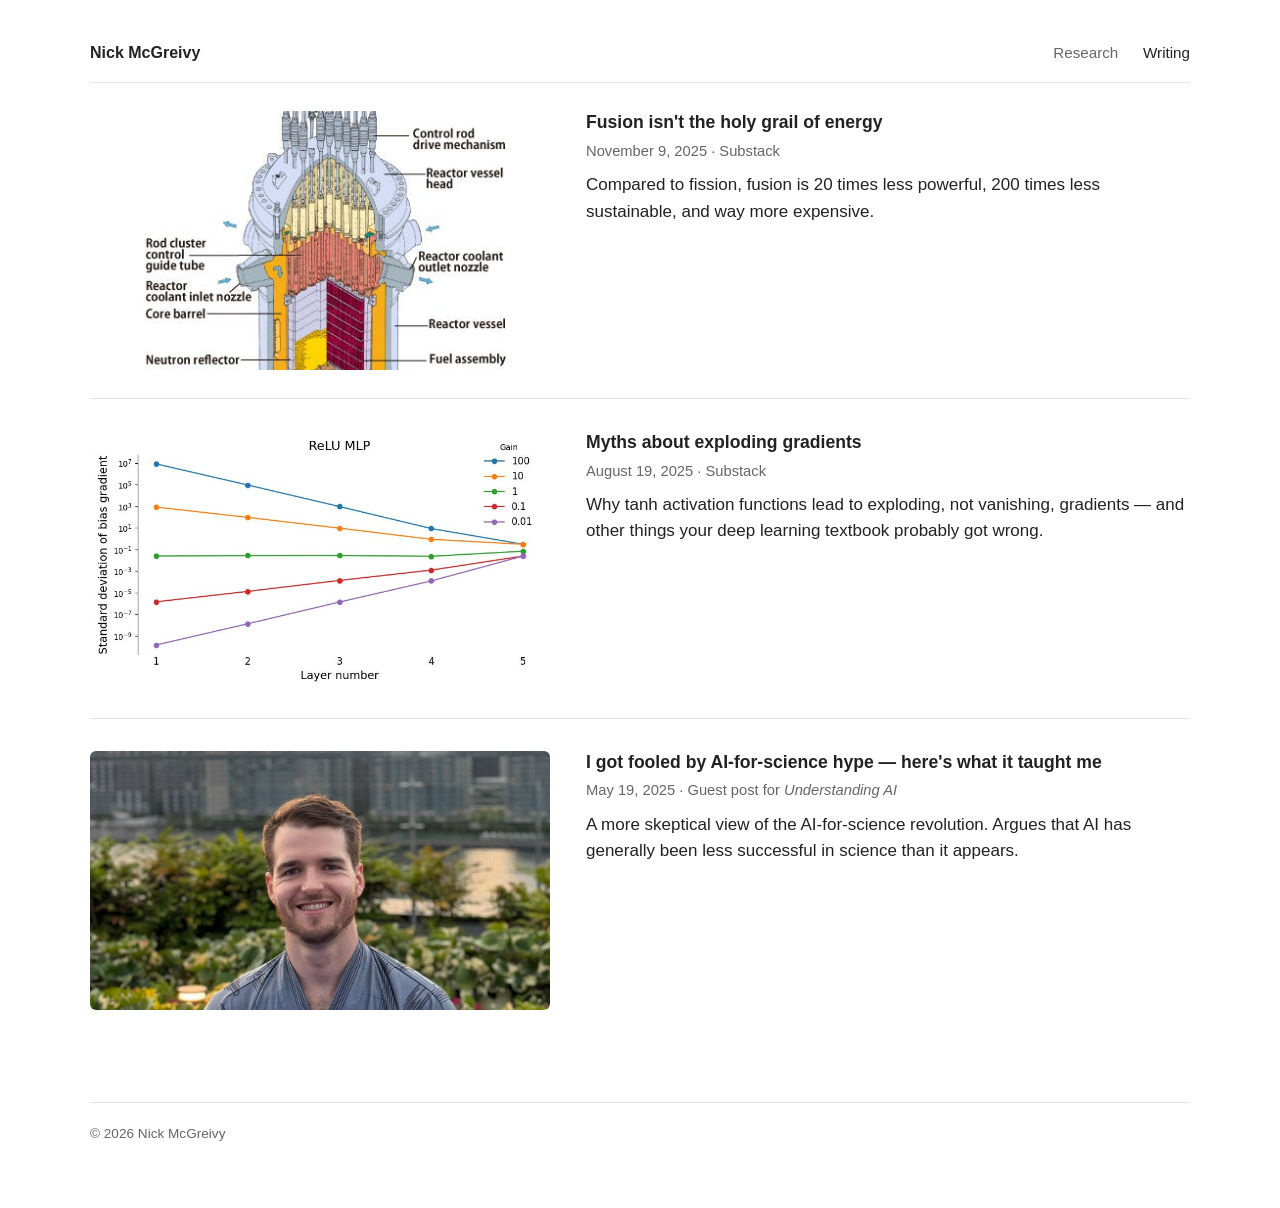
==== writing.html @ a69835ad "Initial commit of personal website Static site for nickmcgreivy.com with about, research, and writin" ====
<!doctype html>
<html lang="en">
<head>
  <meta charset="utf-8">
  <meta name="viewport" content="width=device-width, initial-scale=1">
  <title>Writing — Nick McGreivy</title>
  <meta name="description" content="Blog posts by Nick McGreivy.">
  <link rel="stylesheet" href="style.css">
</head>
<body>
  <header class="wide">
    <a class="name" href="./">Nick McGreivy</a>
    <nav>
      <a href="research.html">Research</a>
      <a href="writing.html" aria-current="page">Writing</a>
    </nav>
  </header>

  <main class="wide">
    <article class="post-card">
      <a class="post-cover" href="https://nickmcgreivy.substack.com/p/fusion-isnt-the-holy-grail-of-energy">
        <img src="img/fusion-cover.jpg" alt="">
      </a>
      <div class="post-body">
        <h3><a href="https://nickmcgreivy.substack.com/p/fusion-isnt-the-holy-grail-of-energy">Fusion isn't the holy grail of energy</a></h3>
        <p class="meta">November 9, 2025 &middot; Substack</p>
        <p>Compared to fission, fusion is 20 times less powerful, 200 times less sustainable, and way more expensive.</p>
      </div>
    </article>

    <article class="post-card">
      <a class="post-cover" href="https://nickmcgreivy.substack.com/p/myths-about-exploding-gradients">
        <img src="img/gradients-cover.jpg" alt="">
      </a>
      <div class="post-body">
        <h3><a href="https://nickmcgreivy.substack.com/p/myths-about-exploding-gradients">Myths about exploding gradients</a></h3>
        <p class="meta">August 19, 2025 &middot; Substack</p>
        <p>Why tanh activation functions lead to exploding, not vanishing, gradients &mdash; and other things your deep learning textbook probably got wrong.</p>
      </div>
    </article>

    <article class="post-card">
      <a class="post-cover" href="https://www.understandingai.org/p/i-got-fooled-by-ai-for-science-hypeheres">
        <img src="img/ai-science-cover.jpg" alt="">
      </a>
      <div class="post-body">
        <h3><a href="https://www.understandingai.org/p/i-got-fooled-by-ai-for-science-hypeheres">I got fooled by AI-for-science hype &mdash; here's what it taught me</a></h3>
        <p class="meta">May 19, 2025 &middot; Guest post for <em>Understanding AI</em></p>
        <p>A more skeptical view of the AI-for-science revolution. Argues that AI has generally been less successful in science than it appears.</p>
      </div>
    </article>
  </main>

  <footer class="wide">
    &copy; <span id="y"></span> Nick McGreivy
    <script>document.getElementById('y').textContent = new Date().getFullYear();</script>
  </footer>
</body>
</html>
---- style.css ----
:root {
  --text: #222;
  --muted: #666;
  --link: #0b5394;
  --link-hover: #073763;
  --rule: #e5e5e5;
  --bg: #fff;
  --max: 720px;
  --max-wide: 1100px;
}

@media (prefers-color-scheme: dark) {
  :root {
    --text: #e6e6e6;
    --muted: #9aa0a6;
    --link: #8ab4f8;
    --link-hover: #c5dafa;
    --rule: #2a2a2a;
    --bg: #111;
  }
}

* { box-sizing: border-box; }

html { -webkit-text-size-adjust: 100%; }

body {
  margin: 0;
  padding: 2.5rem 1.25rem 4rem;
  background: var(--bg);
  color: var(--text);
  font-family: -apple-system, BlinkMacSystemFont, "Segoe UI", Roboto, "Helvetica Neue", Arial, sans-serif;
  font-size: 17px;
  line-height: 1.55;
}

main, header, footer { max-width: var(--max); margin: 0 auto; }
.wide, header.wide, footer.wide { max-width: var(--max-wide); }

.home-grid {
  display: grid;
  grid-template-columns: minmax(0, 1.15fr) minmax(0, 1fr);
  gap: 3rem;
  align-items: start;
  margin-top: 2rem;
}
.home-grid > section > h2:first-child { margin-top: 0; }
@media (max-width: 880px) {
  .home-grid { grid-template-columns: 1fr; gap: 0.5rem; }
}

header {
  display: flex;
  justify-content: space-between;
  align-items: baseline;
  flex-wrap: wrap;
  gap: 0.5rem 1.25rem;
  padding-bottom: 1rem;
  margin-bottom: 1.75rem;
  border-bottom: 1px solid var(--rule);
}

header .name {
  font-weight: 600;
  font-size: 1rem;
  color: var(--text);
  text-decoration: none;
}

nav a {
  color: var(--muted);
  text-decoration: none;
  margin-left: 1.25rem;
  font-size: 0.95rem;
}

nav a:first-child { margin-left: 0; }
nav a:hover, nav a[aria-current="page"] { color: var(--text); }

h1 {
  font-size: 1.75rem;
  font-weight: 600;
  margin: 0 0 0.25rem;
  letter-spacing: -0.01em;
}

.subtitle {
  color: var(--muted);
  margin: 0 0 2rem;
  font-size: 1rem;
}

h2 {
  font-size: 1.15rem;
  font-weight: 600;
  margin: 2.25rem 0 0.75rem;
}

p { margin: 0 0 1rem; }

a { color: var(--link); text-decoration: none; }
a:hover { color: var(--link-hover); text-decoration: underline; }

ul.links {
  list-style: none;
  padding: 0;
  margin: 0.5rem 0 0;
  display: flex;
  flex-wrap: wrap;
  gap: 0.5rem 1.25rem;
}

ul.links a { font-size: 0.95rem; }

.timeline {
  list-style: none;
  padding: 0;
  margin: 1rem 0 0;
}
.timeline > li {
  display: grid;
  grid-template-columns: 140px 1fr;
  gap: 1.25rem;
  align-items: center;
  padding: 1rem 0;
  border-bottom: 1px solid var(--rule);
}
.timeline > li:last-child { border-bottom: 0; }
.logo-cell {
  background: #fff;
  border-radius: 6px;
  padding: 0.5rem 0.75rem;
  display: flex;
  align-items: center;
  justify-content: center;
  min-height: 48px;
}
@media (prefers-color-scheme: dark) {
  .logo-cell { background: #f5f5f5; }
}
.logo-cell img {
  display: block;
  max-width: 100%;
  max-height: 36px;
  width: auto;
  height: auto;
}
.t-head { margin: 0 0 0.25rem; font-size: 1rem; }
.t-dates { color: var(--muted); font-weight: 400; margin-left: 0.4rem; }
.t-body { margin: 0; font-size: 0.95rem; }
@media (max-width: 540px) {
  .timeline > li { grid-template-columns: 1fr; }
  .logo-cell { justify-content: flex-start; padding: 0.5rem 0.75rem; max-width: 200px; }
}

.subtitle-lead { font-size: 1.05rem; margin-top: 0; }

.location {
  color: var(--muted);
  font-size: 0.92rem;
  margin: -0.5rem 0 0.85rem;
}

.about-photo {
  float: right;
  width: 130px;
  height: 130px;
  object-fit: cover;
  border-radius: 8px;
  margin: 0.25rem 0 1rem 1.25rem;
}
@media (max-width: 600px) {
  .about-photo { float: none; width: 100%; height: 200px; margin: 0 0 1rem; }
}

.post-card {
  display: grid;
  grid-template-columns: 280px 1fr;
  gap: 1.75rem;
  align-items: start;
  margin: 1.75rem 0 2rem;
  padding-bottom: 1.75rem;
  border-bottom: 1px solid var(--rule);
}
.post-card:last-of-type { border-bottom: 0; }
main.wide .post-card { grid-template-columns: 460px 1fr; gap: 2.25rem; }
.post-cover {
  display: block;
  aspect-ratio: 16 / 9;
  overflow: hidden;
  border-radius: 6px;
  background: #fff;
}
@media (prefers-color-scheme: dark) {
  .post-cover { background: #f5f5f5; }
}
.post-cover img {
  width: 100%;
  height: 100%;
  object-fit: cover;
  display: block;
  transition: transform 0.3s ease;
}
.post-cover:hover img { transform: scale(1.02); }
.post-cover.fit img { object-fit: contain; padding: 0.5rem; }
.post-cover-empty {
  background: repeating-linear-gradient(45deg, #fafafa 0 12px, #f0f0f0 12px 24px);
}
@media (prefers-color-scheme: dark) {
  .post-cover-empty { background: repeating-linear-gradient(45deg, #ececec 0 12px, #dcdcdc 12px 24px); }
}
.post-body h3 {
  font-size: 1.1rem;
  font-weight: 600;
  margin: 0 0 0.3rem;
  line-height: 1.35;
}
.post-body h3 a { color: var(--text); }
.post-body h3 a:hover { color: var(--link); text-decoration: none; }
.post-body .meta { color: var(--muted); font-size: 0.92rem; margin: 0 0 0.6rem; }
.post-body p { margin: 0 0 0.6rem; }
@media (max-width: 640px) {
  .post-card { grid-template-columns: 1fr; gap: 1rem; }
}

.paper {
  margin: 1.5rem 0 1.75rem;
  padding-bottom: 1.5rem;
  border-bottom: 1px solid var(--rule);
}
.paper:last-of-type { border-bottom: 0; }
.paper h3 {
  font-size: 1.02rem;
  font-weight: 600;
  margin: 0 0 0.25rem;
  line-height: 1.4;
}
.paper h3 a { color: var(--text); }
.paper h3 a:hover { color: var(--link); text-decoration: none; }
.paper .meta {
  color: var(--muted);
  font-size: 0.92rem;
  margin: 0 0 0.6rem;
}
.paper p { margin: 0 0 0.6rem; }
.paper .links-row {
  font-size: 0.92rem;
  color: var(--muted);
  margin: 0;
}

footer {
  margin-top: 4rem;
  padding-top: 1.25rem;
  border-top: 1px solid var(--rule);
  color: var(--muted);
  font-size: 0.85rem;
}
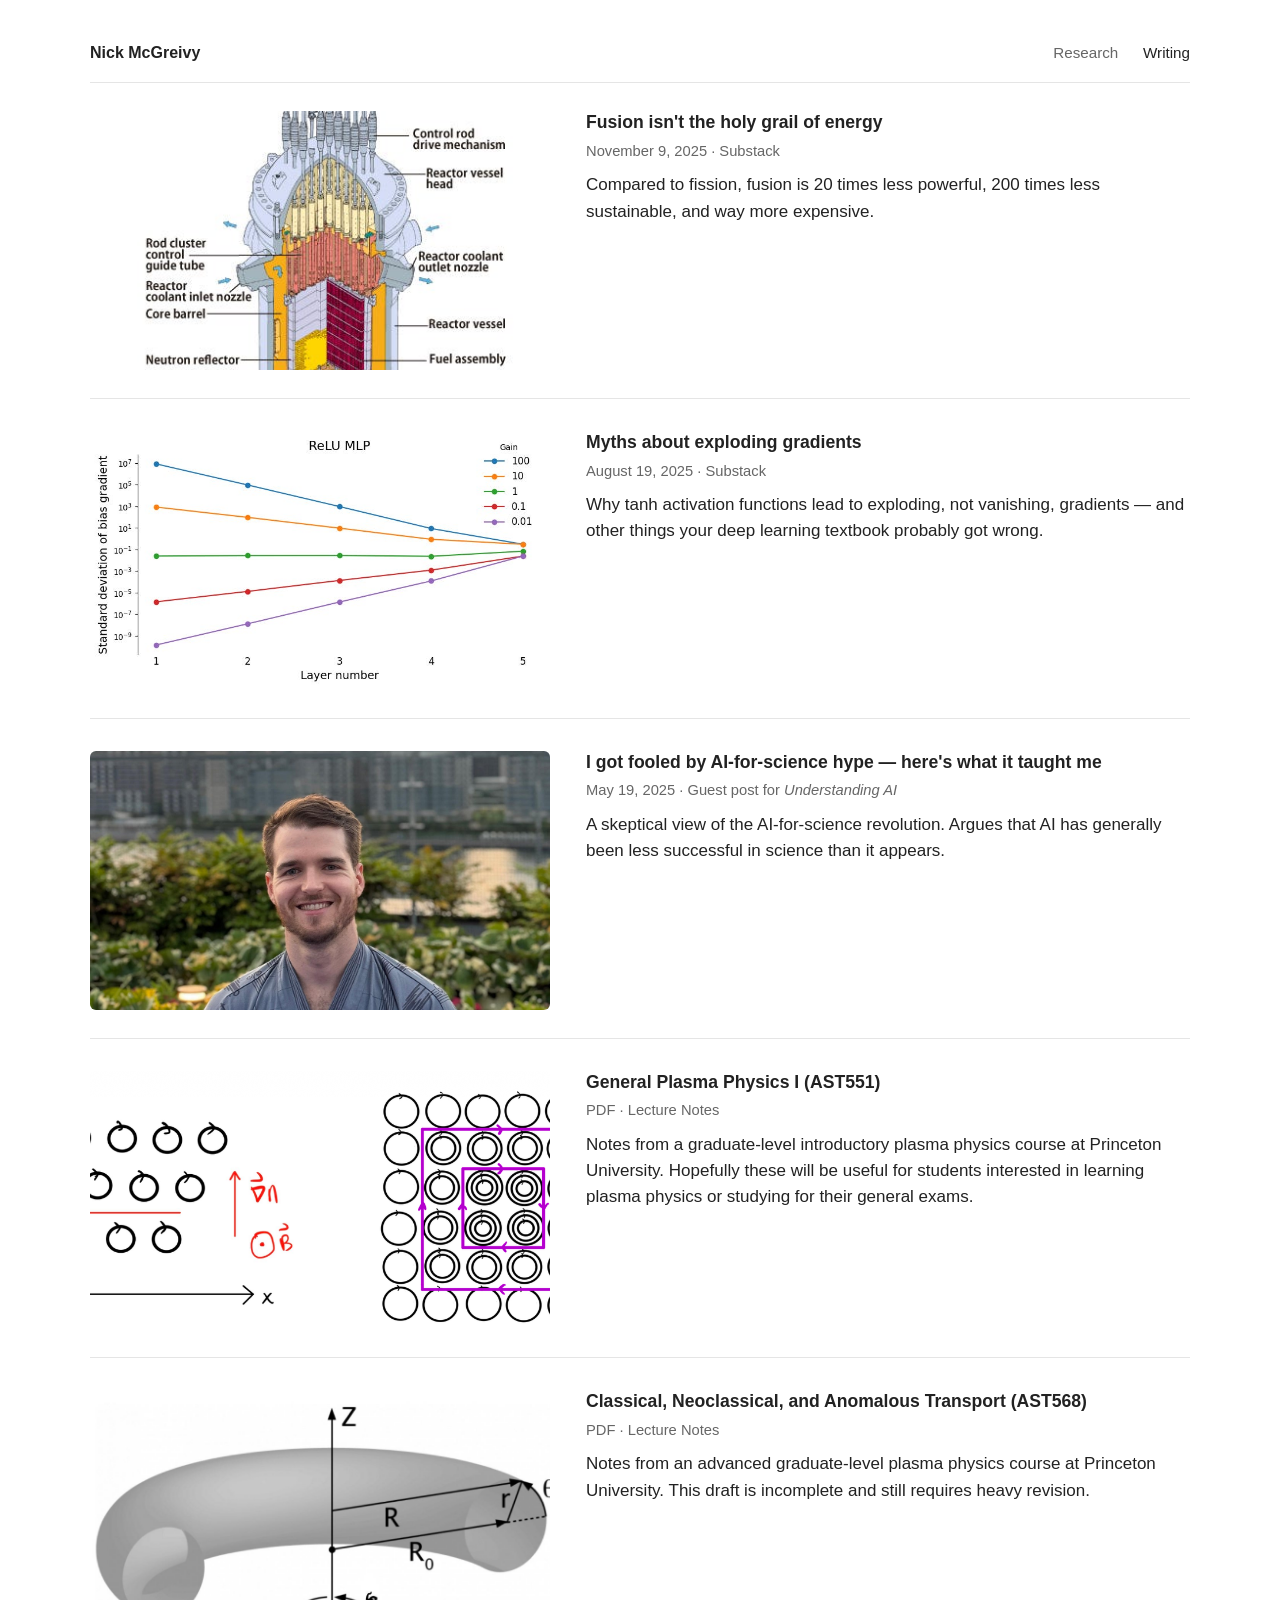
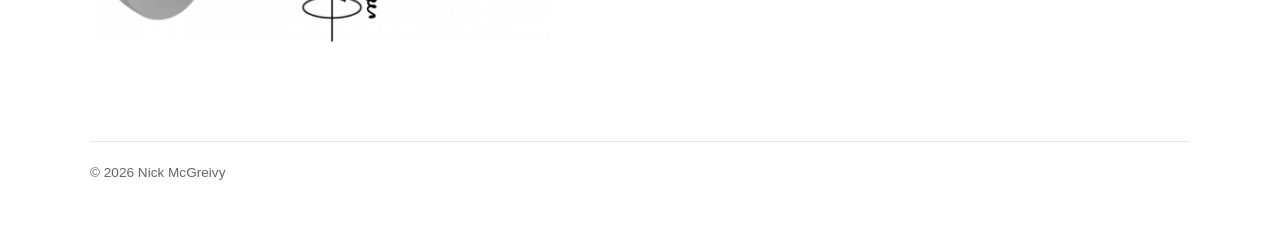
==== commit d763ef45: "Added plasma notes" ====
--- a/writing.html
+++ b/writing.html
@@ -46,7 +46,29 @@
       <div class="post-body">
         <h3><a href="https://www.understandingai.org/p/i-got-fooled-by-ai-for-science-hypeheres">I got fooled by AI-for-science hype &mdash; here's what it taught me</a></h3>
         <p class="meta">May 19, 2025 &middot; Guest post for <em>Understanding AI</em></p>
-        <p>A more skeptical view of the AI-for-science revolution. Argues that AI has generally been less successful in science than it appears.</p>
+        <p>A skeptical view of the AI-for-science revolution. Argues that AI has generally been less successful in science than it appears.</p>
+      </div>
+    </article>
+
+    <article class="post-card">
+      <a class="post-cover" href="files/general-plasma-physics-notes.pdf">
+        <img src="img/gpp-notes.png" alt="">
+      </a>
+      <div class="post-body">
+        <h3><a href="files/general-plasma-physics-notes.pdf">General Plasma Physics I (AST551)</a></h3>
+        <p class="meta">PDF &middot; Lecture Notes</p>
+        <p>Notes from a graduate-level introductory plasma physics course at Princeton University. Hopefully these will be useful for students interested in learning plasma physics or studying for their general exams.</p>
+      </div>
+    </article>
+
+    <article class="post-card">
+      <a class="post-cover" href="files/classical_neoclassical_and_anamolous_transport_notes.pdf">
+        <img src="img/transport-notes.png" alt="">
+      </a>
+      <div class="post-body">
+        <h3><a href="files/classical_neoclassical_and_anamolous_transport_notes.pdf">Classical, Neoclassical, and Anomalous Transport (AST568)</a></h3>
+        <p class="meta">PDF &middot; Lecture Notes</p>
+        <p>Notes from an advanced graduate-level plasma physics course at Princeton University. This draft is incomplete and still requires heavy revision. </p>
       </div>
     </article>
   </main>
